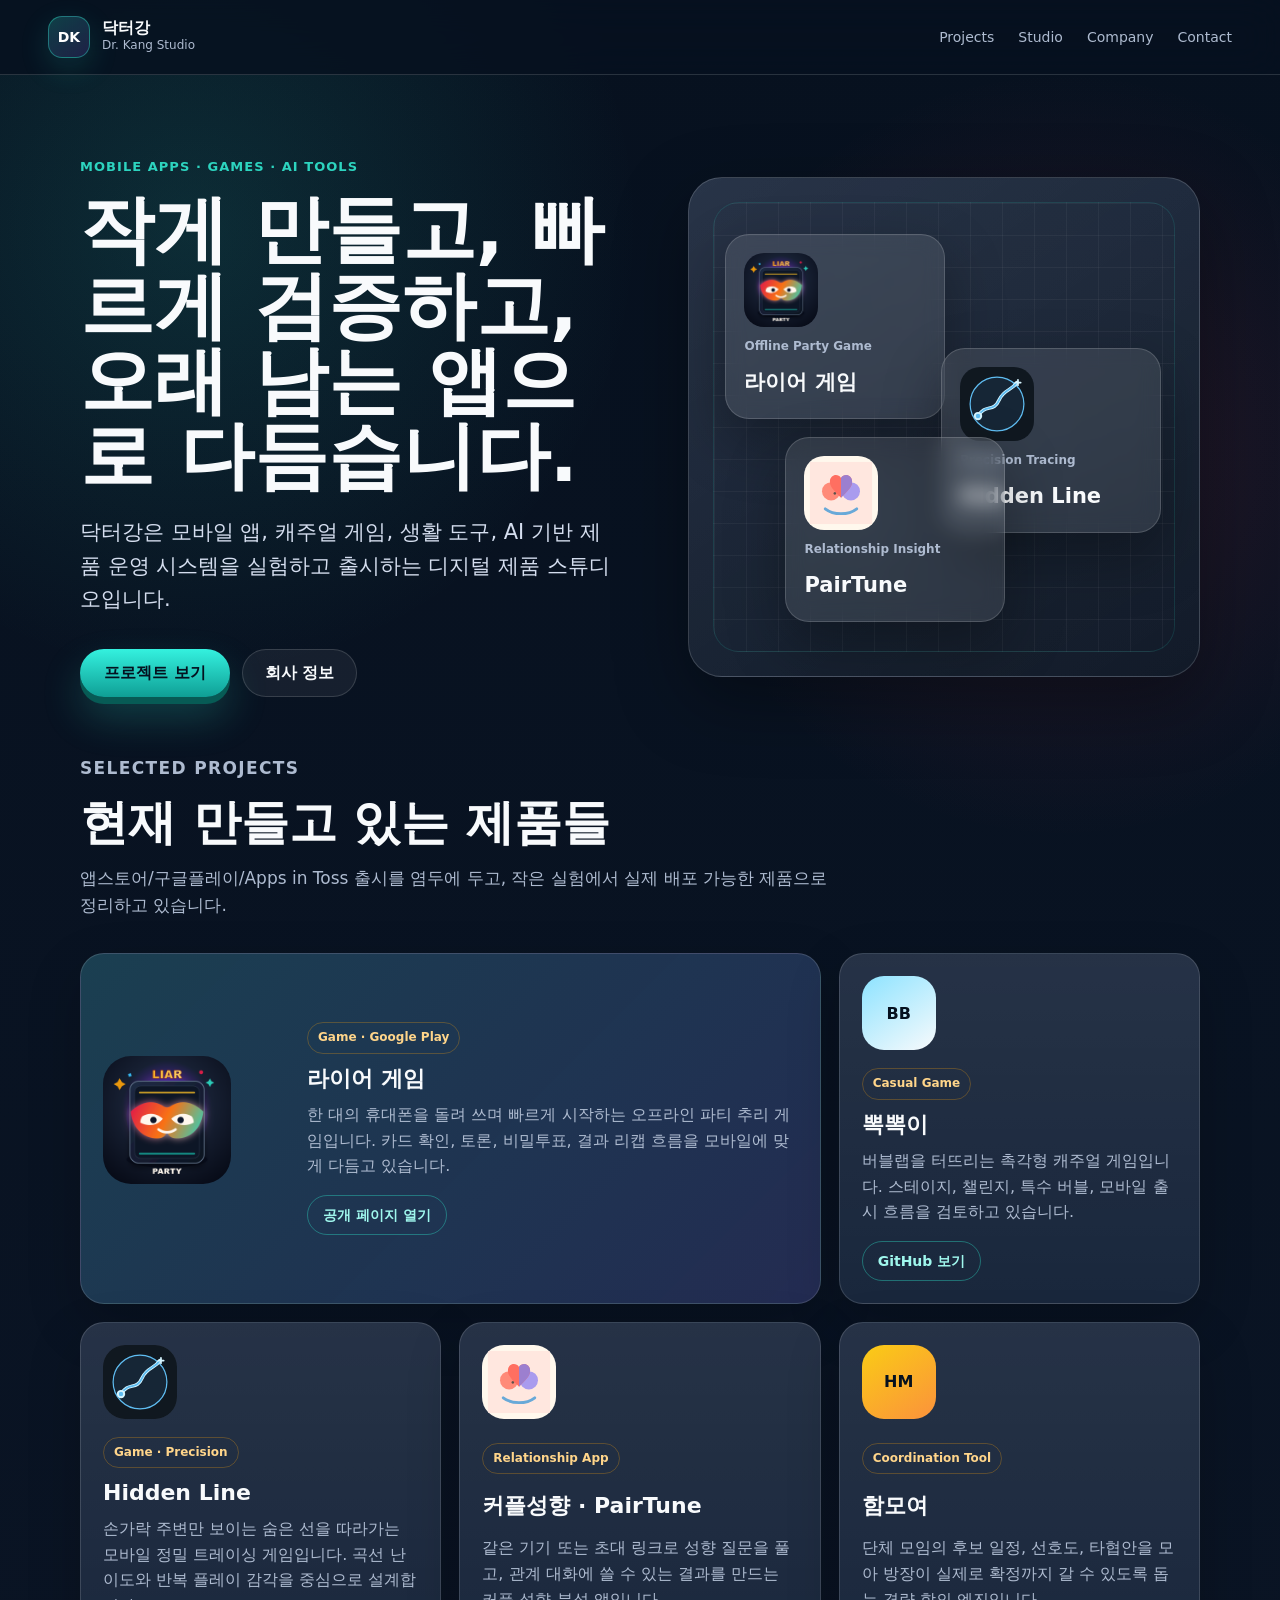
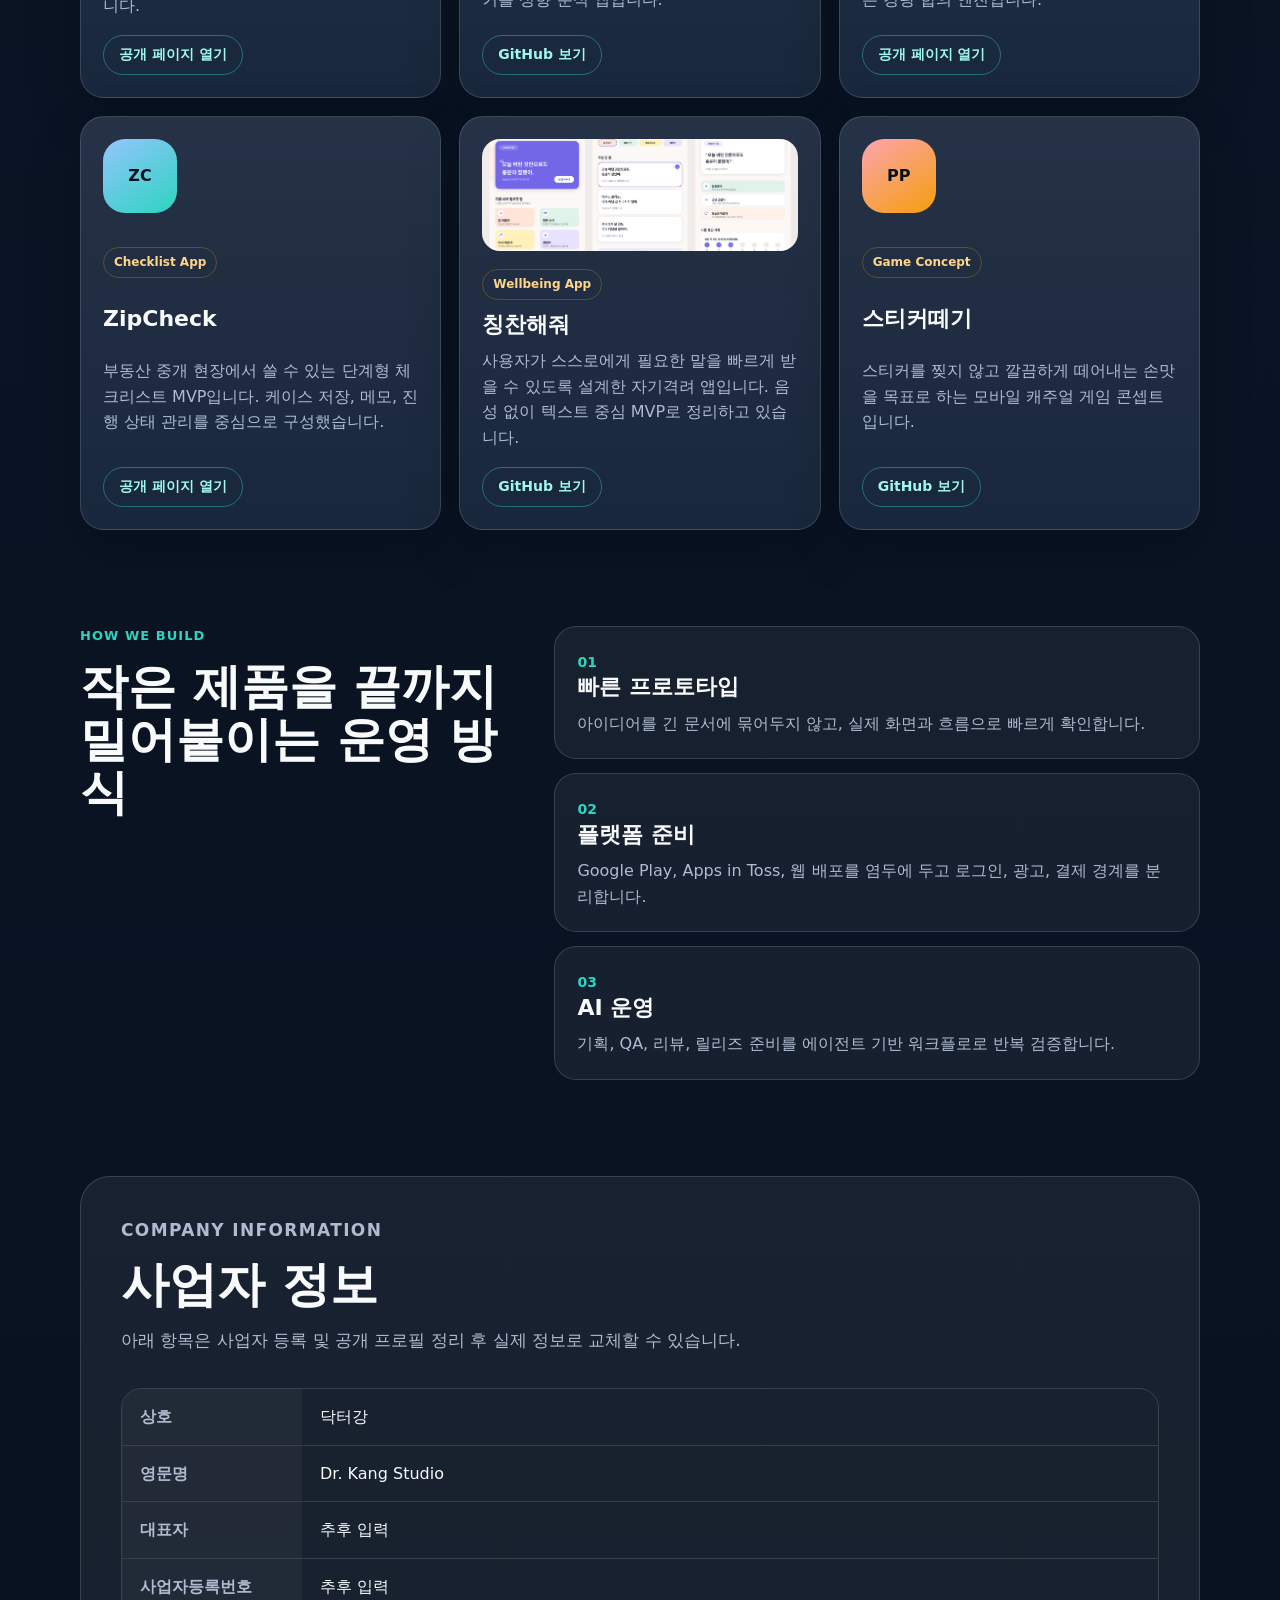
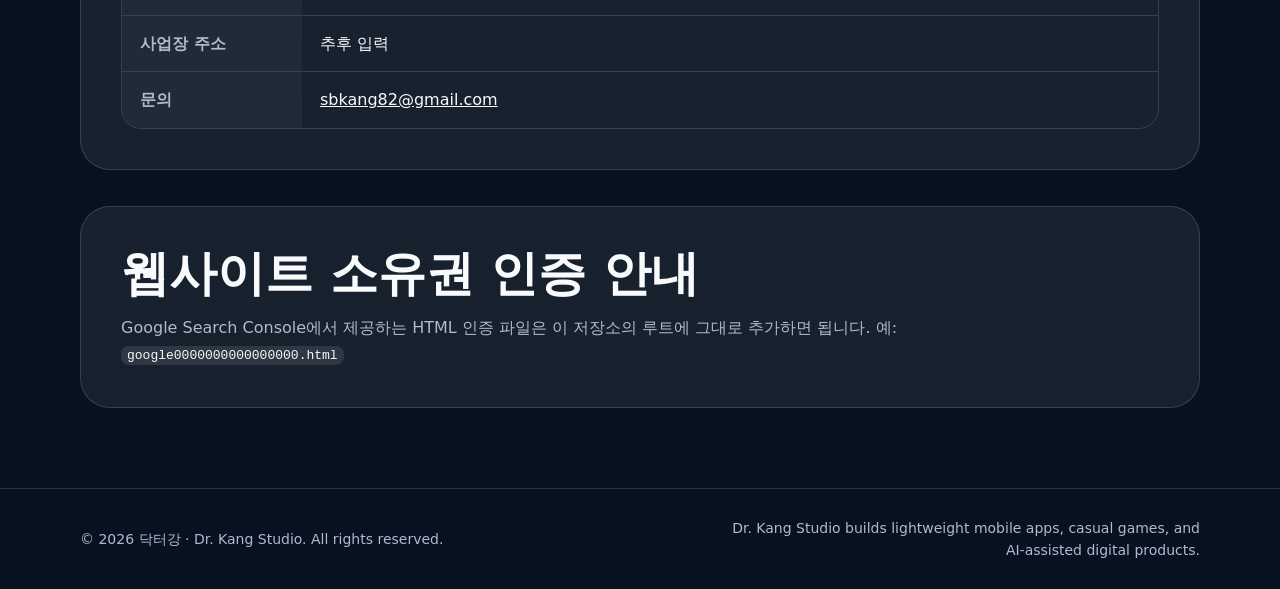
==== index.html @ bfeb88c9 "Create Dr Kang Studio homepage" ====
<!doctype html>
<html lang="ko">
  <head>
    <meta charset="utf-8" />
    <meta name="viewport" content="width=device-width, initial-scale=1" />
    <title>닥터강 | Dr. Kang Studio</title>
    <meta
      name="description"
      content="닥터강은 모바일 앱, 캐주얼 게임, AI 기반 도구를 실험하고 출시하는 작은 디지털 제품 스튜디오입니다."
    />
    <meta property="og:title" content="닥터강 | Dr. Kang Studio" />
    <meta
      property="og:description"
      content="모바일 앱, 캐주얼 게임, AI 기반 도구를 실험하고 출시하는 작은 디지털 제품 스튜디오."
    />
    <meta property="og:type" content="website" />
    <meta property="og:image" content="assets/og-image.svg" />
    <link rel="icon" href="assets/favicon.svg" type="image/svg+xml" />
    <link rel="stylesheet" href="styles.css" />
  </head>
  <body>
    <header class="site-header">
      <a class="brand" href="#top" aria-label="닥터강 홈">
        <span class="brand-mark" aria-hidden="true">DK</span>
        <span>
          <strong>닥터강</strong>
          <small>Dr. Kang Studio</small>
        </span>
      </a>
      <nav aria-label="주요 메뉴">
        <a href="#projects">Projects</a>
        <a href="#studio">Studio</a>
        <a href="#company">Company</a>
        <a href="mailto:sbkang82@gmail.com">Contact</a>
      </nav>
    </header>

    <main id="top">
      <section class="hero section-wrap">
        <div class="hero-copy">
          <p class="eyebrow">Mobile Apps · Games · AI Tools</p>
          <h1>작게 만들고, 빠르게 검증하고, 오래 남는 앱으로 다듬습니다.</h1>
          <p class="hero-lead">
            닥터강은 모바일 앱, 캐주얼 게임, 생활 도구, AI 기반 제품 운영 시스템을
            실험하고 출시하는 디지털 제품 스튜디오입니다.
          </p>
          <div class="hero-actions">
            <a class="primary-btn" href="#projects">프로젝트 보기</a>
            <a class="secondary-btn" href="#company">회사 정보</a>
          </div>
        </div>

        <div class="hero-visual" aria-label="닥터강 프로젝트 미리보기">
          <div class="device-card card-one">
            <img src="assets/liar-game-icon.png" alt="" />
            <span>Offline Party Game</span>
            <strong>라이어 게임</strong>
          </div>
          <div class="device-card card-two">
            <img src="assets/hidden-line-icon.svg" alt="" />
            <span>Precision Tracing</span>
            <strong>Hidden Line</strong>
          </div>
          <div class="device-card card-three">
            <img src="assets/pairtune-icon.svg" alt="" />
            <span>Relationship Insight</span>
            <strong>PairTune</strong>
          </div>
        </div>
      </section>

      <section id="projects" class="section-wrap">
        <div class="section-heading">
          <p class="eyebrow">Selected Projects</p>
          <h2>현재 만들고 있는 제품들</h2>
          <p>
            앱스토어/구글플레이/Apps in Toss 출시를 염두에 두고, 작은 실험에서
            실제 배포 가능한 제품으로 정리하고 있습니다.
          </p>
        </div>

        <div class="project-grid">
          <article class="project-card featured">
            <div class="project-media">
              <img src="assets/liar-game-icon.png" alt="라이어 게임 아이콘" />
            </div>
            <div>
              <span class="tag">Game · Google Play</span>
              <h3>라이어 게임</h3>
              <p>
                한 대의 휴대폰을 돌려 쓰며 빠르게 시작하는 오프라인 파티 추리
                게임입니다. 카드 확인, 토론, 비밀투표, 결과 리캡 흐름을 모바일에
                맞게 다듬고 있습니다.
              </p>
              <a href="https://kangsungbae87.github.io/lyergame/" target="_blank" rel="noreferrer">
                공개 페이지 열기
              </a>
            </div>
          </article>

          <article class="project-card">
            <div class="project-icon bubble">BB</div>
            <span class="tag">Casual Game</span>
            <h3>뽁뽁이</h3>
            <p>
              버블랩을 터뜨리는 촉각형 캐주얼 게임입니다. 스테이지, 챌린지,
              특수 버블, 모바일 출시 흐름을 검토하고 있습니다.
            </p>
            <a href="https://github.com/KANGSUNGBAE87/test" target="_blank" rel="noreferrer">
              GitHub 보기
            </a>
          </article>

          <article class="project-card">
            <div class="project-media compact">
              <img src="assets/hidden-line-icon.svg" alt="Hidden Line 아이콘" />
            </div>
            <span class="tag">Game · Precision</span>
            <h3>Hidden Line</h3>
            <p>
              손가락 주변만 보이는 숨은 선을 따라가는 모바일 정밀 트레이싱
              게임입니다. 곡선 난이도와 반복 플레이 감각을 중심으로 설계합니다.
            </p>
            <a href="https://kangsungbae87.github.io/hiddenline/" target="_blank" rel="noreferrer">
              공개 페이지 열기
            </a>
          </article>

          <article class="project-card">
            <div class="project-media compact">
              <img src="assets/pairtune-icon.svg" alt="PairTune 아이콘" />
            </div>
            <span class="tag">Relationship App</span>
            <h3>커플성향 · PairTune</h3>
            <p>
              같은 기기 또는 초대 링크로 성향 질문을 풀고, 관계 대화에 쓸 수 있는
              결과를 만드는 커플 성향 분석 앱입니다.
            </p>
            <a href="https://github.com/KANGSUNGBAE87/paretune" target="_blank" rel="noreferrer">
              GitHub 보기
            </a>
          </article>

          <article class="project-card">
            <div class="project-icon meet">HM</div>
            <span class="tag">Coordination Tool</span>
            <h3>함모여</h3>
            <p>
              단체 모임의 후보 일정, 선호도, 타협안을 모아 방장이 실제로 확정까지
              갈 수 있도록 돕는 경량 합의 엔진입니다.
            </p>
            <a href="https://kangsungbae87.github.io/hammoyo/" target="_blank" rel="noreferrer">
              공개 페이지 열기
            </a>
          </article>

          <article class="project-card">
            <div class="project-icon zip">ZC</div>
            <span class="tag">Checklist App</span>
            <h3>ZipCheck</h3>
            <p>
              부동산 중개 현장에서 쓸 수 있는 단계형 체크리스트 MVP입니다. 케이스
              저장, 메모, 진행 상태 관리를 중심으로 구성했습니다.
            </p>
            <a href="https://kangsungbae87.github.io/zipcheck/" target="_blank" rel="noreferrer">
              공개 페이지 열기
            </a>
          </article>

          <article class="project-card">
            <div class="project-media praise">
              <img src="assets/praise-overview.png" alt="칭찬해줘 앱 화면 미리보기" />
            </div>
            <span class="tag">Wellbeing App</span>
            <h3>칭찬해줘</h3>
            <p>
              사용자가 스스로에게 필요한 말을 빠르게 받을 수 있도록 설계한
              자기격려 앱입니다. 음성 없이 텍스트 중심 MVP로 정리하고 있습니다.
            </p>
            <a href="https://github.com/KANGSUNGBAE87/infinite-praise-app" target="_blank" rel="noreferrer">
              GitHub 보기
            </a>
          </article>

          <article class="project-card">
            <div class="project-icon peel">PP</div>
            <span class="tag">Game Concept</span>
            <h3>스티커떼기</h3>
            <p>
              스티커를 찢지 않고 깔끔하게 떼어내는 손맛을 목표로 하는 모바일
              캐주얼 게임 콘셉트입니다.
            </p>
            <a href="https://github.com/KANGSUNGBAE87/perfectpeel" target="_blank" rel="noreferrer">
              GitHub 보기
            </a>
          </article>
        </div>
      </section>

      <section id="studio" class="section-wrap split-section">
        <div>
          <p class="eyebrow">How We Build</p>
          <h2>작은 제품을 끝까지 밀어붙이는 운영 방식</h2>
        </div>
        <div class="principle-list">
          <article>
            <strong>01</strong>
            <h3>빠른 프로토타입</h3>
            <p>아이디어를 긴 문서에 묶어두지 않고, 실제 화면과 흐름으로 빠르게 확인합니다.</p>
          </article>
          <article>
            <strong>02</strong>
            <h3>플랫폼 준비</h3>
            <p>Google Play, Apps in Toss, 웹 배포를 염두에 두고 로그인, 광고, 결제 경계를 분리합니다.</p>
          </article>
          <article>
            <strong>03</strong>
            <h3>AI 운영</h3>
            <p>기획, QA, 리뷰, 릴리즈 준비를 에이전트 기반 워크플로로 반복 검증합니다.</p>
          </article>
        </div>
      </section>

      <section id="company" class="section-wrap company-section">
        <div class="section-heading">
          <p class="eyebrow">Company Information</p>
          <h2>사업자 정보</h2>
          <p>아래 항목은 사업자 등록 및 공개 프로필 정리 후 실제 정보로 교체할 수 있습니다.</p>
        </div>
        <dl class="company-table">
          <div>
            <dt>상호</dt>
            <dd>닥터강</dd>
          </div>
          <div>
            <dt>영문명</dt>
            <dd>Dr. Kang Studio</dd>
          </div>
          <div>
            <dt>대표자</dt>
            <dd>추후 입력</dd>
          </div>
          <div>
            <dt>사업자등록번호</dt>
            <dd>추후 입력</dd>
          </div>
          <div>
            <dt>사업장 주소</dt>
            <dd>추후 입력</dd>
          </div>
          <div>
            <dt>문의</dt>
            <dd><a href="mailto:sbkang82@gmail.com">sbkang82@gmail.com</a></dd>
          </div>
        </dl>
      </section>

      <section class="section-wrap verification-note">
        <h2>웹사이트 소유권 인증 안내</h2>
        <p>
          Google Search Console에서 제공하는 HTML 인증 파일은 이 저장소의 루트에
          그대로 추가하면 됩니다. 예: <code>google0000000000000000.html</code>
        </p>
      </section>
    </main>

    <footer>
      <div class="section-wrap footer-inner">
        <p>© 2026 닥터강 · Dr. Kang Studio. All rights reserved.</p>
        <p class="english-note">
          Dr. Kang Studio builds lightweight mobile apps, casual games, and AI-assisted digital products.
        </p>
      </div>
    </footer>
  </body>
</html>
---- styles.css ----
:root {
  --bg: #07111f;
  --bg-soft: #0e1b2e;
  --surface: #111f35;
  --surface-strong: #17263f;
  --paper: #f8fafc;
  --text: #f8fafc;
  --muted: #aebbd0;
  --line: rgba(255, 255, 255, 0.14);
  --primary: #2dd4bf;
  --primary-deep: #0f766e;
  --accent: #f59e0b;
  --rose: #f43f5e;
  --violet: #8b5cf6;
  --shadow: 0 24px 70px rgba(0, 0, 0, 0.34);
}

* {
  box-sizing: border-box;
}

html {
  scroll-behavior: smooth;
}

body {
  margin: 0;
  color: var(--text);
  background:
    radial-gradient(circle at 15% 6%, rgba(45, 212, 191, 0.14), transparent 28rem),
    radial-gradient(circle at 83% 12%, rgba(244, 63, 94, 0.13), transparent 24rem),
    linear-gradient(180deg, #07111f 0%, #0a1424 45%, #07111f 100%);
  font-family: Inter, ui-sans-serif, system-ui, -apple-system, BlinkMacSystemFont, "Segoe UI", sans-serif;
  line-height: 1.6;
}

a {
  color: inherit;
}

img {
  display: block;
  max-width: 100%;
}

.section-wrap {
  width: min(1120px, calc(100% - 40px));
  margin-inline: auto;
}

.site-header {
  position: sticky;
  top: 0;
  z-index: 10;
  display: flex;
  align-items: center;
  justify-content: space-between;
  gap: 20px;
  padding: 16px clamp(20px, 4vw, 48px);
  border-bottom: 1px solid var(--line);
  background: rgba(7, 17, 31, 0.84);
  backdrop-filter: blur(18px);
}

.brand {
  display: inline-flex;
  align-items: center;
  gap: 12px;
  text-decoration: none;
}

.brand-mark {
  display: grid;
  width: 42px;
  height: 42px;
  place-items: center;
  border: 1px solid rgba(45, 212, 191, 0.45);
  border-radius: 14px;
  background: linear-gradient(145deg, rgba(45, 212, 191, 0.24), rgba(139, 92, 246, 0.18));
  color: #ffffff;
  font-size: 14px;
  font-weight: 900;
  letter-spacing: 0;
  box-shadow: 0 10px 30px rgba(45, 212, 191, 0.16);
}

.brand strong,
.brand small {
  display: block;
}

.brand strong {
  font-size: 16px;
  line-height: 1.1;
}

.brand small {
  color: var(--muted);
  font-size: 12px;
}

nav {
  display: flex;
  align-items: center;
  gap: clamp(12px, 2vw, 24px);
  color: var(--muted);
  font-size: 14px;
}

nav a {
  text-decoration: none;
}

nav a:hover {
  color: var(--text);
}

.hero {
  display: grid;
  grid-template-columns: minmax(0, 1.02fr) minmax(320px, 0.98fr);
  gap: clamp(36px, 7vw, 76px);
  align-items: center;
  min-height: 680px;
  padding: 80px 0 56px;
}

.eyebrow {
  margin: 0 0 14px;
  color: var(--primary);
  font-size: 13px;
  font-weight: 800;
  letter-spacing: 0.08em;
  text-transform: uppercase;
}

h1,
h2,
h3,
p {
  margin-top: 0;
}

h1 {
  max-width: 780px;
  margin-bottom: 22px;
  font-size: clamp(42px, 7vw, 74px);
  line-height: 1.02;
  letter-spacing: 0;
}

h2 {
  margin-bottom: 16px;
  font-size: clamp(30px, 4.8vw, 48px);
  line-height: 1.1;
  letter-spacing: 0;
}

h3 {
  margin-bottom: 10px;
  font-size: 22px;
  line-height: 1.2;
}

.hero-lead {
  max-width: 680px;
  margin-bottom: 32px;
  color: #d5deef;
  font-size: clamp(17px, 2.3vw, 21px);
}

.hero-actions {
  display: flex;
  flex-wrap: wrap;
  gap: 12px;
}

.primary-btn,
.secondary-btn,
.project-card a {
  display: inline-flex;
  min-height: 48px;
  align-items: center;
  justify-content: center;
  border-radius: 999px;
  font-weight: 800;
  text-decoration: none;
}

.primary-btn {
  padding: 0 24px;
  background: linear-gradient(180deg, #34f1df, #0f9f95);
  color: #04111f;
  box-shadow: 0 7px 0 #075b55, 0 20px 40px rgba(45, 212, 191, 0.24);
}

.secondary-btn {
  padding: 0 22px;
  border: 1px solid var(--line);
  background: rgba(255, 255, 255, 0.06);
  color: var(--text);
}

.hero-visual {
  position: relative;
  min-height: 500px;
  border: 1px solid rgba(255, 255, 255, 0.16);
  border-radius: 34px;
  background:
    linear-gradient(145deg, rgba(255, 255, 255, 0.1), rgba(255, 255, 255, 0.035)),
    linear-gradient(160deg, rgba(17, 31, 53, 0.95), rgba(8, 18, 33, 0.95));
  box-shadow: var(--shadow);
  overflow: hidden;
}

.hero-visual::before {
  content: "";
  position: absolute;
  inset: 24px;
  border: 1px solid rgba(45, 212, 191, 0.18);
  border-radius: 26px;
  background-image:
    linear-gradient(rgba(255, 255, 255, 0.055) 1px, transparent 1px),
    linear-gradient(90deg, rgba(255, 255, 255, 0.055) 1px, transparent 1px);
  background-size: 32px 32px;
  opacity: 0.82;
}

.device-card {
  position: absolute;
  display: grid;
  gap: 10px;
  width: 220px;
  padding: 18px;
  border: 1px solid rgba(255, 255, 255, 0.16);
  border-radius: 24px;
  background: rgba(248, 250, 252, 0.1);
  box-shadow: 0 24px 60px rgba(0, 0, 0, 0.32);
  backdrop-filter: blur(10px);
}

.device-card img {
  width: 74px;
  height: 74px;
  object-fit: cover;
  border-radius: 20px;
}

.device-card span {
  color: var(--muted);
  font-size: 12px;
  font-weight: 700;
}

.device-card strong {
  font-size: 21px;
}

.card-one {
  top: 56px;
  left: 36px;
}

.card-two {
  right: 38px;
  top: 170px;
}

.card-three {
  left: 96px;
  bottom: 54px;
}

.section-heading {
  max-width: 760px;
  margin-bottom: 34px;
}

.section-heading p {
  color: var(--muted);
  font-size: 17px;
}

.project-grid {
  display: grid;
  grid-template-columns: repeat(3, minmax(0, 1fr));
  gap: 18px;
}

.project-card {
  display: flex;
  min-height: 310px;
  flex-direction: column;
  justify-content: space-between;
  padding: 22px;
  border: 1px solid var(--line);
  border-radius: 24px;
  background:
    linear-gradient(180deg, rgba(255, 255, 255, 0.085), rgba(255, 255, 255, 0.035)),
    var(--surface);
  box-shadow: 0 20px 54px rgba(0, 0, 0, 0.2);
}

.project-card.featured {
  grid-column: span 2;
  display: grid;
  grid-template-columns: 180px minmax(0, 1fr);
  gap: 24px;
  min-height: 280px;
  align-items: center;
  background:
    linear-gradient(135deg, rgba(45, 212, 191, 0.14), rgba(139, 92, 246, 0.1)),
    var(--surface-strong);
}

.project-card p {
  color: var(--muted);
}

.project-card a {
  align-self: flex-start;
  min-height: 40px;
  padding: 0 15px;
  border: 1px solid rgba(45, 212, 191, 0.42);
  color: #9ff7ed;
  font-size: 14px;
}

.project-media {
  width: 128px;
  height: 128px;
  margin-bottom: 18px;
  border-radius: 28px;
  background: rgba(255, 255, 255, 0.08);
  overflow: hidden;
}

.project-media img {
  width: 100%;
  height: 100%;
  object-fit: cover;
}

.project-media.compact {
  width: 74px;
  height: 74px;
  border-radius: 22px;
}

.project-media.praise {
  width: 100%;
  height: 112px;
  border-radius: 18px;
}

.project-icon {
  display: grid;
  width: 74px;
  height: 74px;
  margin-bottom: 18px;
  place-items: center;
  border-radius: 22px;
  color: #06111f;
  font-weight: 900;
}

.bubble {
  background: linear-gradient(145deg, #8de3ff, #f8fafc);
}

.meet {
  background: linear-gradient(145deg, #facc15, #fb923c);
}

.zip {
  background: linear-gradient(145deg, #93c5fd, #2dd4bf);
}

.peel {
  background: linear-gradient(145deg, #fda4af, #f59e0b);
}

.tag {
  display: inline-flex;
  width: fit-content;
  margin-bottom: 12px;
  padding: 5px 10px;
  border: 1px solid rgba(245, 158, 11, 0.28);
  border-radius: 999px;
  color: #ffd58a;
  font-size: 12px;
  font-weight: 800;
}

.split-section {
  display: grid;
  grid-template-columns: minmax(0, 0.8fr) minmax(0, 1.2fr);
  gap: 44px;
  padding: 96px 0;
}

.principle-list {
  display: grid;
  gap: 14px;
}

.principle-list article {
  padding: 22px;
  border: 1px solid var(--line);
  border-radius: 22px;
  background: rgba(255, 255, 255, 0.06);
}

.principle-list strong {
  color: var(--primary);
  font-size: 14px;
}

.principle-list p {
  margin-bottom: 0;
  color: var(--muted);
}

.company-section,
.verification-note {
  margin-bottom: 28px;
  padding: 40px;
  border: 1px solid var(--line);
  border-radius: 30px;
  background: rgba(255, 255, 255, 0.065);
}

.company-table {
  display: grid;
  margin: 0;
  overflow: hidden;
  border: 1px solid var(--line);
  border-radius: 20px;
}

.company-table div {
  display: grid;
  grid-template-columns: 180px 1fr;
  border-bottom: 1px solid var(--line);
}

.company-table div:last-child {
  border-bottom: 0;
}

.company-table dt,
.company-table dd {
  margin: 0;
  padding: 15px 18px;
}

.company-table dt {
  color: var(--muted);
  background: rgba(255, 255, 255, 0.04);
  font-weight: 800;
}

.company-table dd {
  color: var(--text);
}

.verification-note {
  margin-top: 36px;
}

.verification-note p {
  max-width: 780px;
  margin-bottom: 0;
  color: var(--muted);
}

code {
  padding: 2px 6px;
  border-radius: 8px;
  background: rgba(255, 255, 255, 0.1);
  color: #f8fafc;
}

footer {
  margin-top: 80px;
  border-top: 1px solid var(--line);
}

.footer-inner {
  display: flex;
  align-items: center;
  justify-content: space-between;
  gap: 24px;
  padding: 28px 0;
  color: var(--muted);
  font-size: 14px;
}

.footer-inner p {
  margin: 0;
}

.english-note {
  max-width: 480px;
  text-align: right;
}

@media (max-width: 920px) {
  .site-header {
    position: static;
    align-items: flex-start;
    flex-direction: column;
  }

  nav {
    flex-wrap: wrap;
  }

  .hero,
  .split-section {
    grid-template-columns: 1fr;
  }

  .hero {
    min-height: auto;
  }

  .hero-visual {
    min-height: 440px;
  }

  .project-grid {
    grid-template-columns: 1fr 1fr;
  }
}

@media (max-width: 640px) {
  .section-wrap {
    width: min(100% - 28px, 1120px);
  }

  .hero {
    padding-top: 54px;
  }

  .hero-actions {
    flex-direction: column;
  }

  .primary-btn,
  .secondary-btn {
    width: 100%;
  }

  .hero-visual {
    min-height: 500px;
  }

  .device-card {
    width: 190px;
  }

  .card-one {
    left: 18px;
  }

  .card-two {
    right: 18px;
    top: 186px;
  }

  .card-three {
    left: 44px;
  }

  .project-grid {
    grid-template-columns: 1fr;
  }

  .project-card.featured {
    grid-column: auto;
    grid-template-columns: 1fr;
  }

  .company-section,
  .verification-note {
    padding: 24px;
  }

  .company-table div {
    grid-template-columns: 1fr;
  }

  .company-table dt {
    padding-bottom: 4px;
  }

  .company-table dd {
    padding-top: 4px;
  }

  .footer-inner {
    align-items: flex-start;
    flex-direction: column;
  }

  .english-note {
    text-align: left;
  }
}
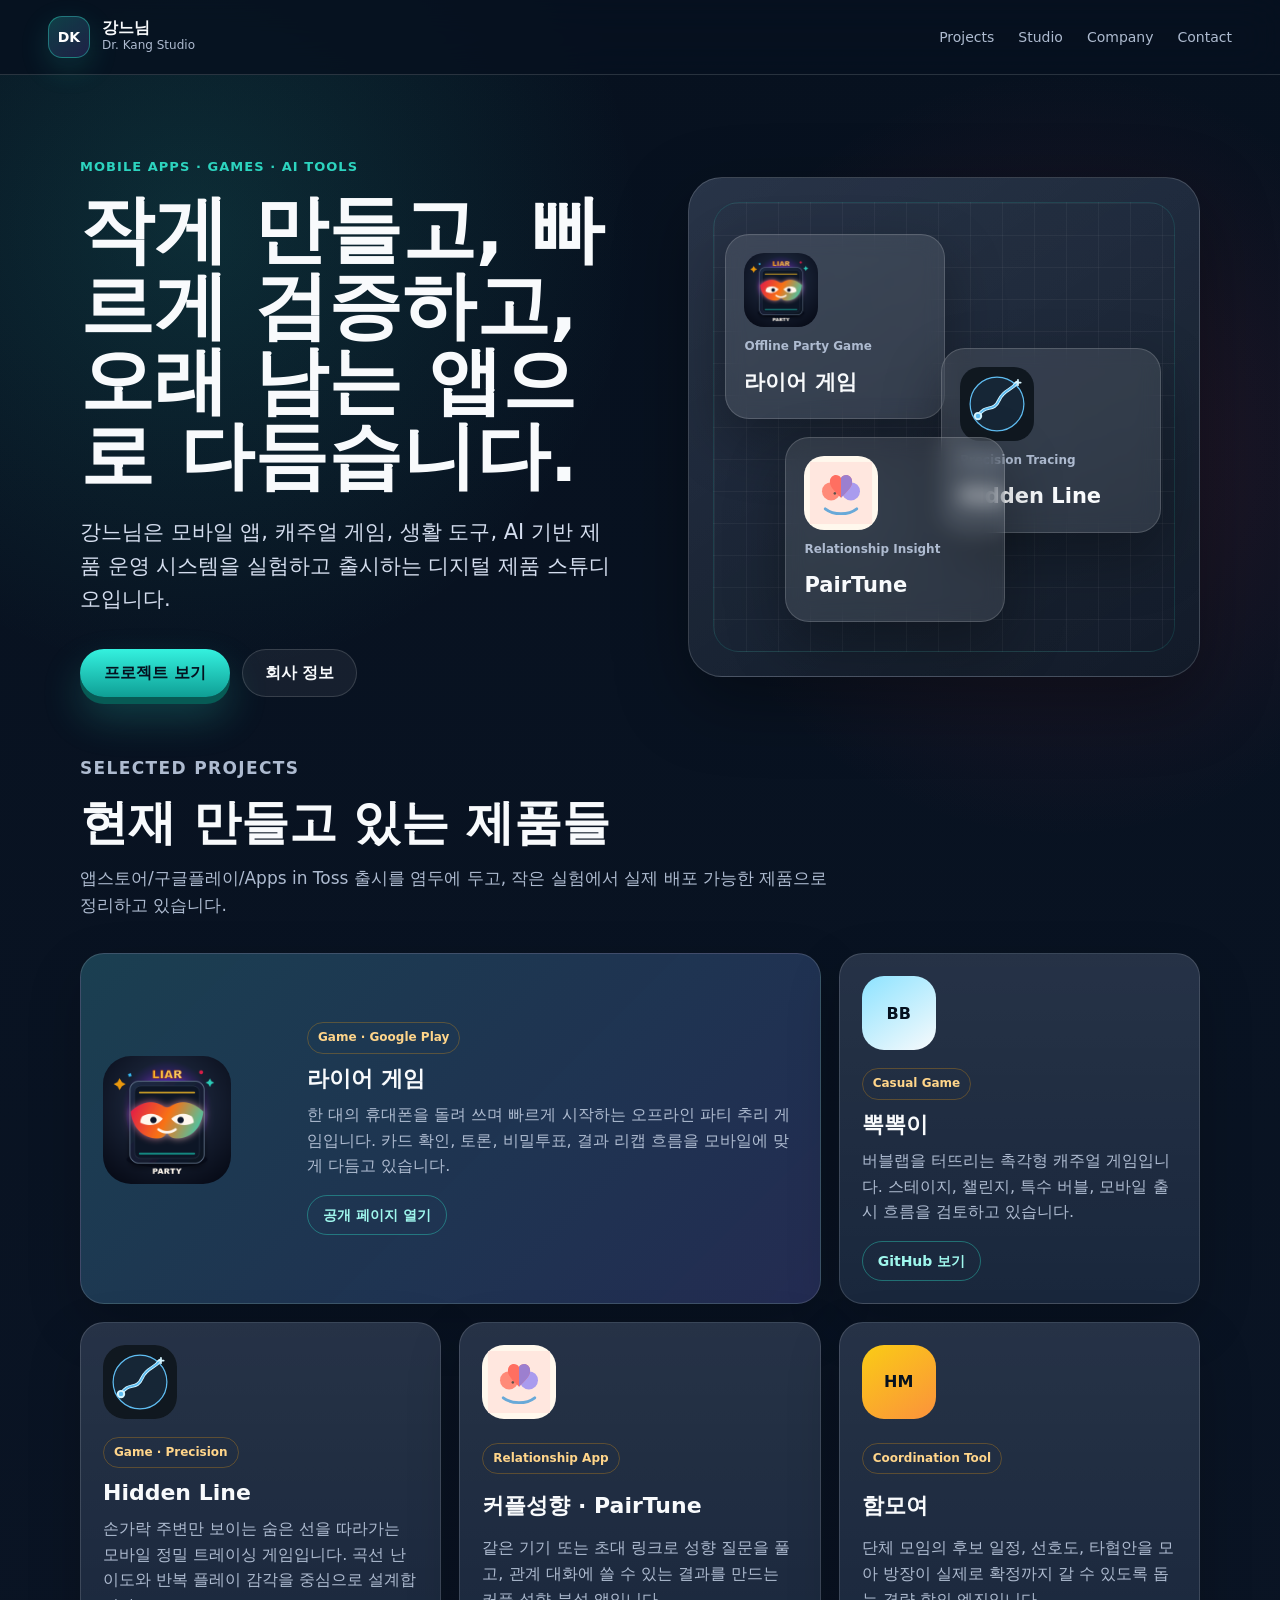
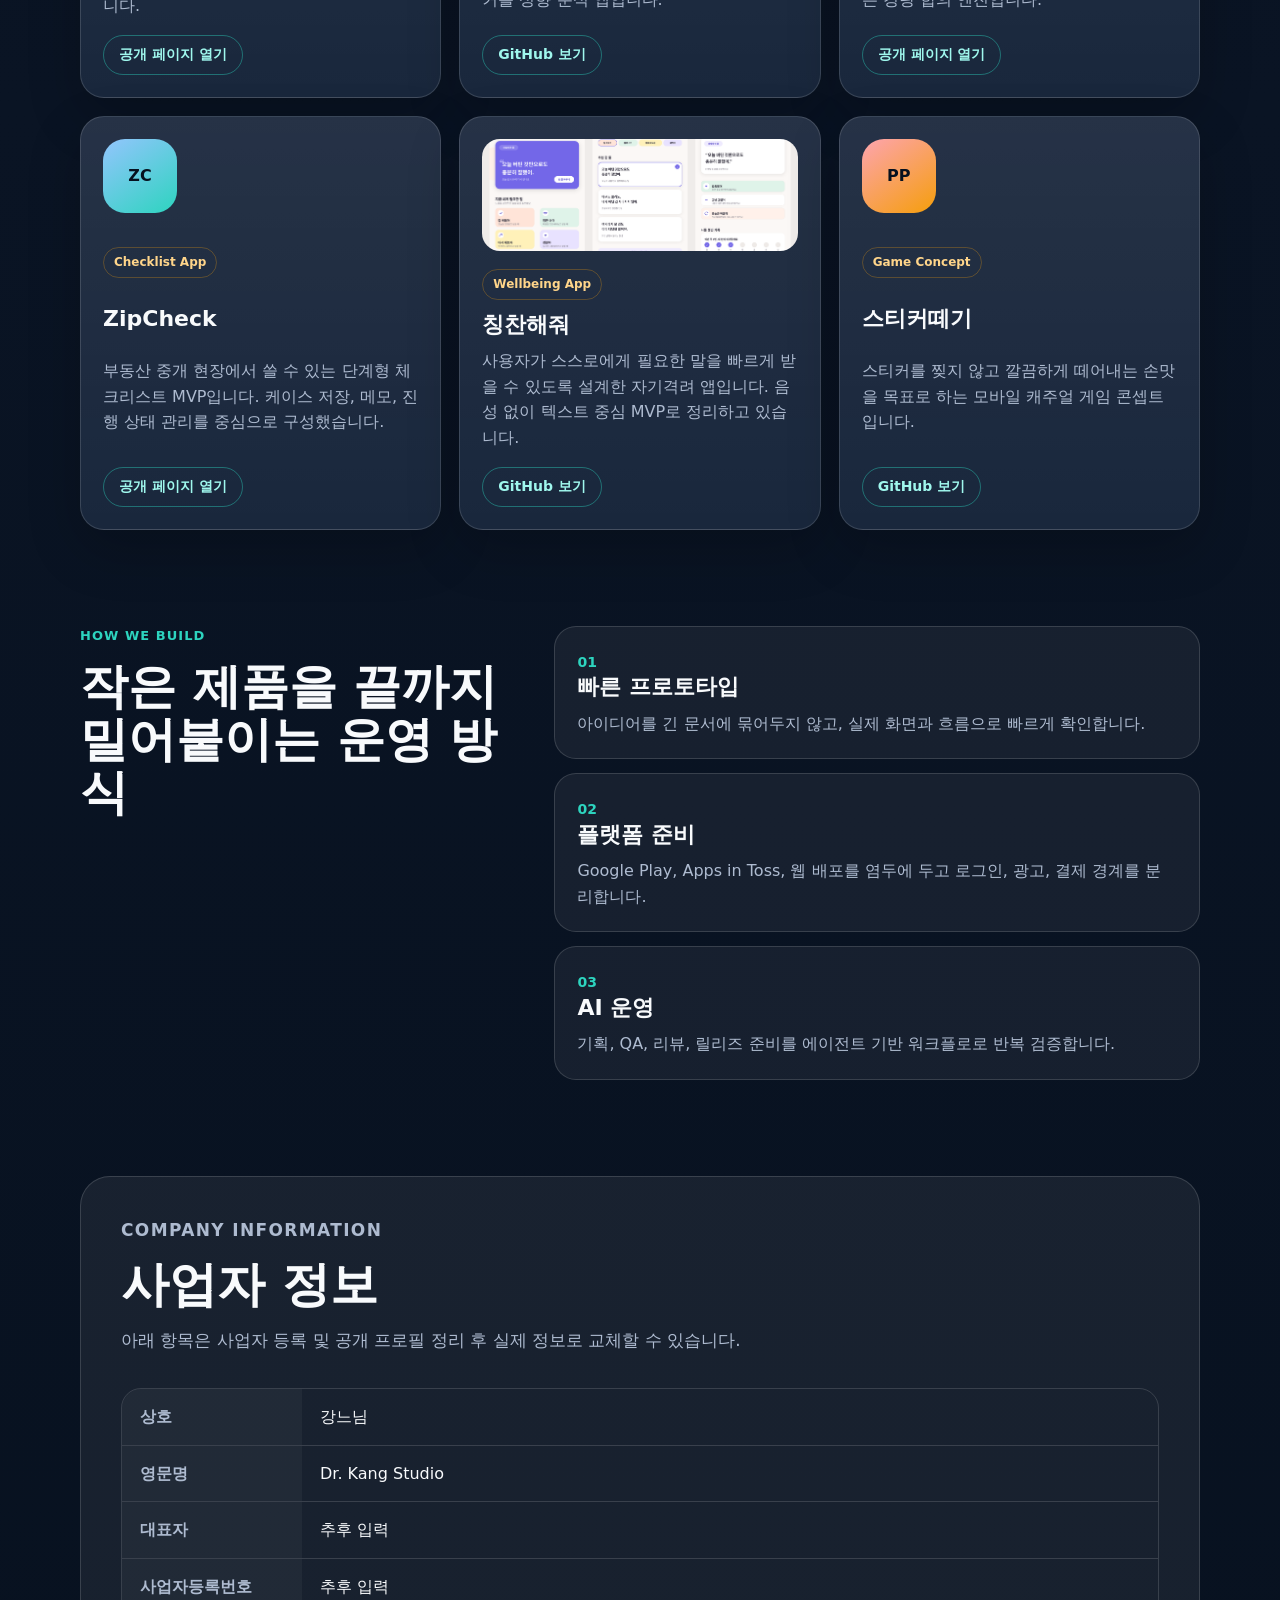
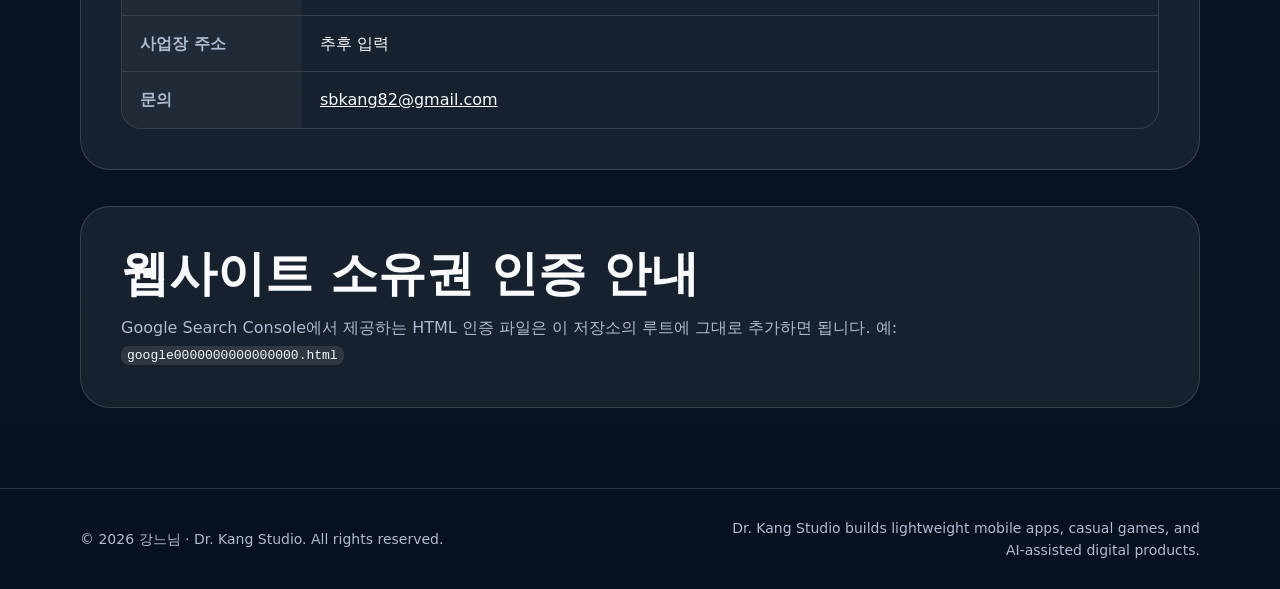
==== commit 16f12ddb: "Update business name to Gangneunim" ====
--- a/index.html
+++ b/index.html
@@ -3,12 +3,12 @@
   <head>
     <meta charset="utf-8" />
     <meta name="viewport" content="width=device-width, initial-scale=1" />
-    <title>닥터강 | Dr. Kang Studio</title>
+    <title>강느님 | Dr. Kang Studio</title>
     <meta
       name="description"
-      content="닥터강은 모바일 앱, 캐주얼 게임, AI 기반 도구를 실험하고 출시하는 작은 디지털 제품 스튜디오입니다."
+      content="강느님은 모바일 앱, 캐주얼 게임, AI 기반 도구를 실험하고 출시하는 작은 디지털 제품 스튜디오입니다."
     />
-    <meta property="og:title" content="닥터강 | Dr. Kang Studio" />
+    <meta property="og:title" content="강느님 | Dr. Kang Studio" />
     <meta
       property="og:description"
       content="모바일 앱, 캐주얼 게임, AI 기반 도구를 실험하고 출시하는 작은 디지털 제품 스튜디오."
@@ -20,10 +20,10 @@
   </head>
   <body>
     <header class="site-header">
-      <a class="brand" href="#top" aria-label="닥터강 홈">
+      <a class="brand" href="#top" aria-label="강느님 홈">
         <span class="brand-mark" aria-hidden="true">DK</span>
         <span>
-          <strong>닥터강</strong>
+          <strong>강느님</strong>
           <small>Dr. Kang Studio</small>
         </span>
       </a>
@@ -41,7 +41,7 @@
           <p class="eyebrow">Mobile Apps · Games · AI Tools</p>
           <h1>작게 만들고, 빠르게 검증하고, 오래 남는 앱으로 다듬습니다.</h1>
           <p class="hero-lead">
-            닥터강은 모바일 앱, 캐주얼 게임, 생활 도구, AI 기반 제품 운영 시스템을
+            강느님은 모바일 앱, 캐주얼 게임, 생활 도구, AI 기반 제품 운영 시스템을
             실험하고 출시하는 디지털 제품 스튜디오입니다.
           </p>
           <div class="hero-actions">
@@ -50,7 +50,7 @@
           </div>
         </div>
 
-        <div class="hero-visual" aria-label="닥터강 프로젝트 미리보기">
+        <div class="hero-visual" aria-label="강느님 프로젝트 미리보기">
           <div class="device-card card-one">
             <img src="assets/liar-game-icon.png" alt="" />
             <span>Offline Party Game</span>
@@ -230,7 +230,7 @@
         <dl class="company-table">
           <div>
             <dt>상호</dt>
-            <dd>닥터강</dd>
+            <dd>강느님</dd>
           </div>
           <div>
             <dt>영문명</dt>
@@ -266,7 +266,7 @@
 
     <footer>
       <div class="section-wrap footer-inner">
-        <p>© 2026 닥터강 · Dr. Kang Studio. All rights reserved.</p>
+        <p>© 2026 강느님 · Dr. Kang Studio. All rights reserved.</p>
         <p class="english-note">
           Dr. Kang Studio builds lightweight mobile apps, casual games, and AI-assisted digital products.
         </p>
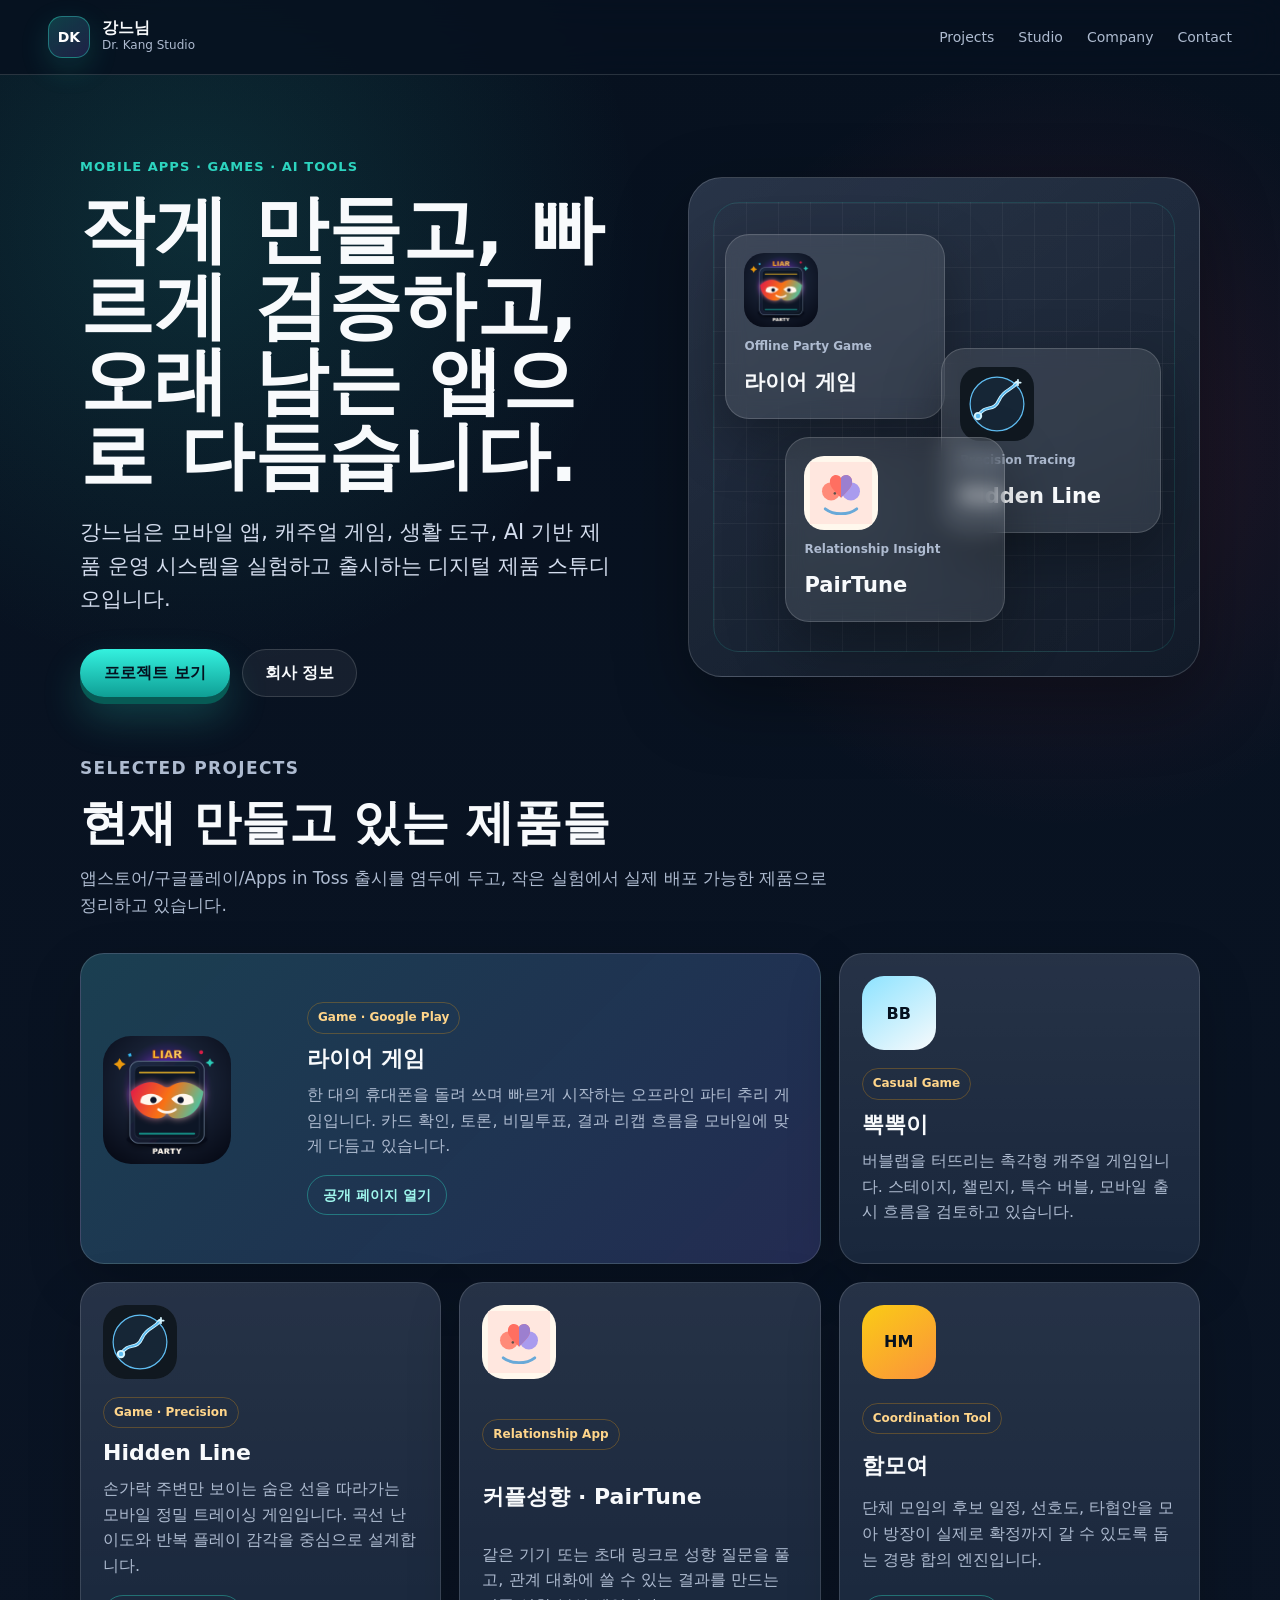
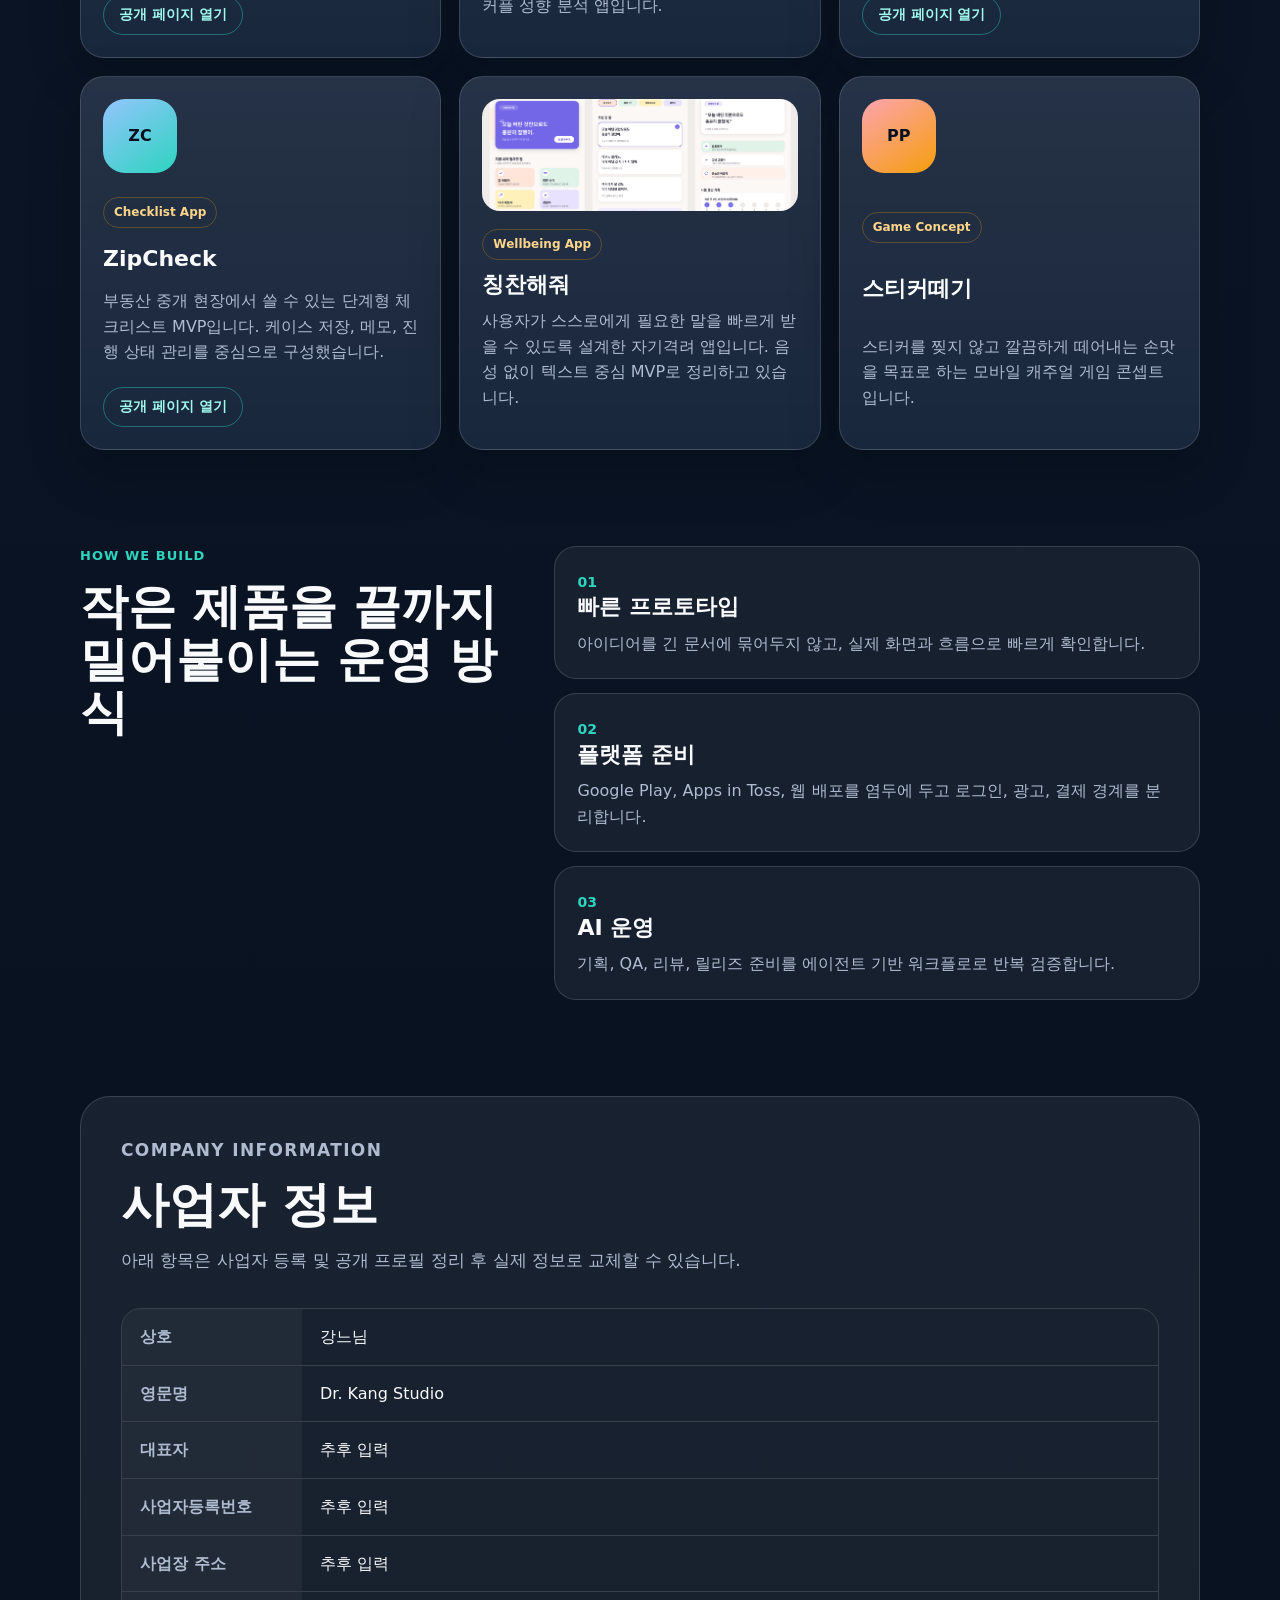
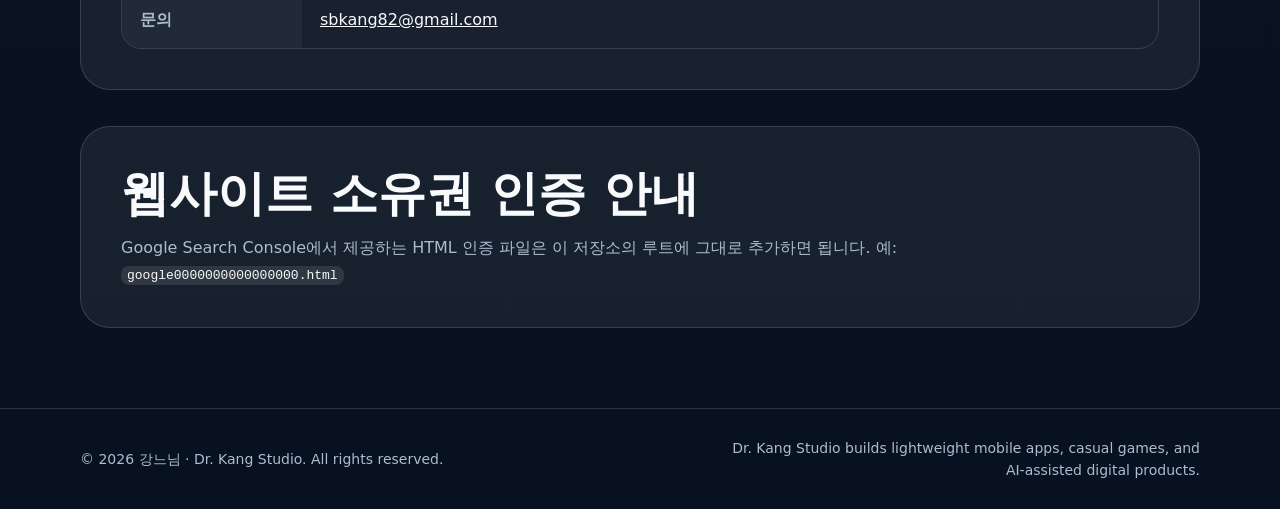
==== commit 5a1f9a68: "Remove GitHub link buttons from homepage" ====
--- a/index.html
+++ b/index.html
@@ -106,9 +106,6 @@
               버블랩을 터뜨리는 촉각형 캐주얼 게임입니다. 스테이지, 챌린지,
               특수 버블, 모바일 출시 흐름을 검토하고 있습니다.
             </p>
-            <a href="https://github.com/KANGSUNGBAE87/test" target="_blank" rel="noreferrer">
-              GitHub 보기
-            </a>
           </article>
 
           <article class="project-card">
@@ -136,9 +133,6 @@
               같은 기기 또는 초대 링크로 성향 질문을 풀고, 관계 대화에 쓸 수 있는
               결과를 만드는 커플 성향 분석 앱입니다.
             </p>
-            <a href="https://github.com/KANGSUNGBAE87/paretune" target="_blank" rel="noreferrer">
-              GitHub 보기
-            </a>
           </article>
 
           <article class="project-card">
@@ -177,9 +171,6 @@
               사용자가 스스로에게 필요한 말을 빠르게 받을 수 있도록 설계한
               자기격려 앱입니다. 음성 없이 텍스트 중심 MVP로 정리하고 있습니다.
             </p>
-            <a href="https://github.com/KANGSUNGBAE87/infinite-praise-app" target="_blank" rel="noreferrer">
-              GitHub 보기
-            </a>
           </article>
 
           <article class="project-card">
@@ -190,9 +181,6 @@
               스티커를 찢지 않고 깔끔하게 떼어내는 손맛을 목표로 하는 모바일
               캐주얼 게임 콘셉트입니다.
             </p>
-            <a href="https://github.com/KANGSUNGBAE87/perfectpeel" target="_blank" rel="noreferrer">
-              GitHub 보기
-            </a>
           </article>
         </div>
       </section>
